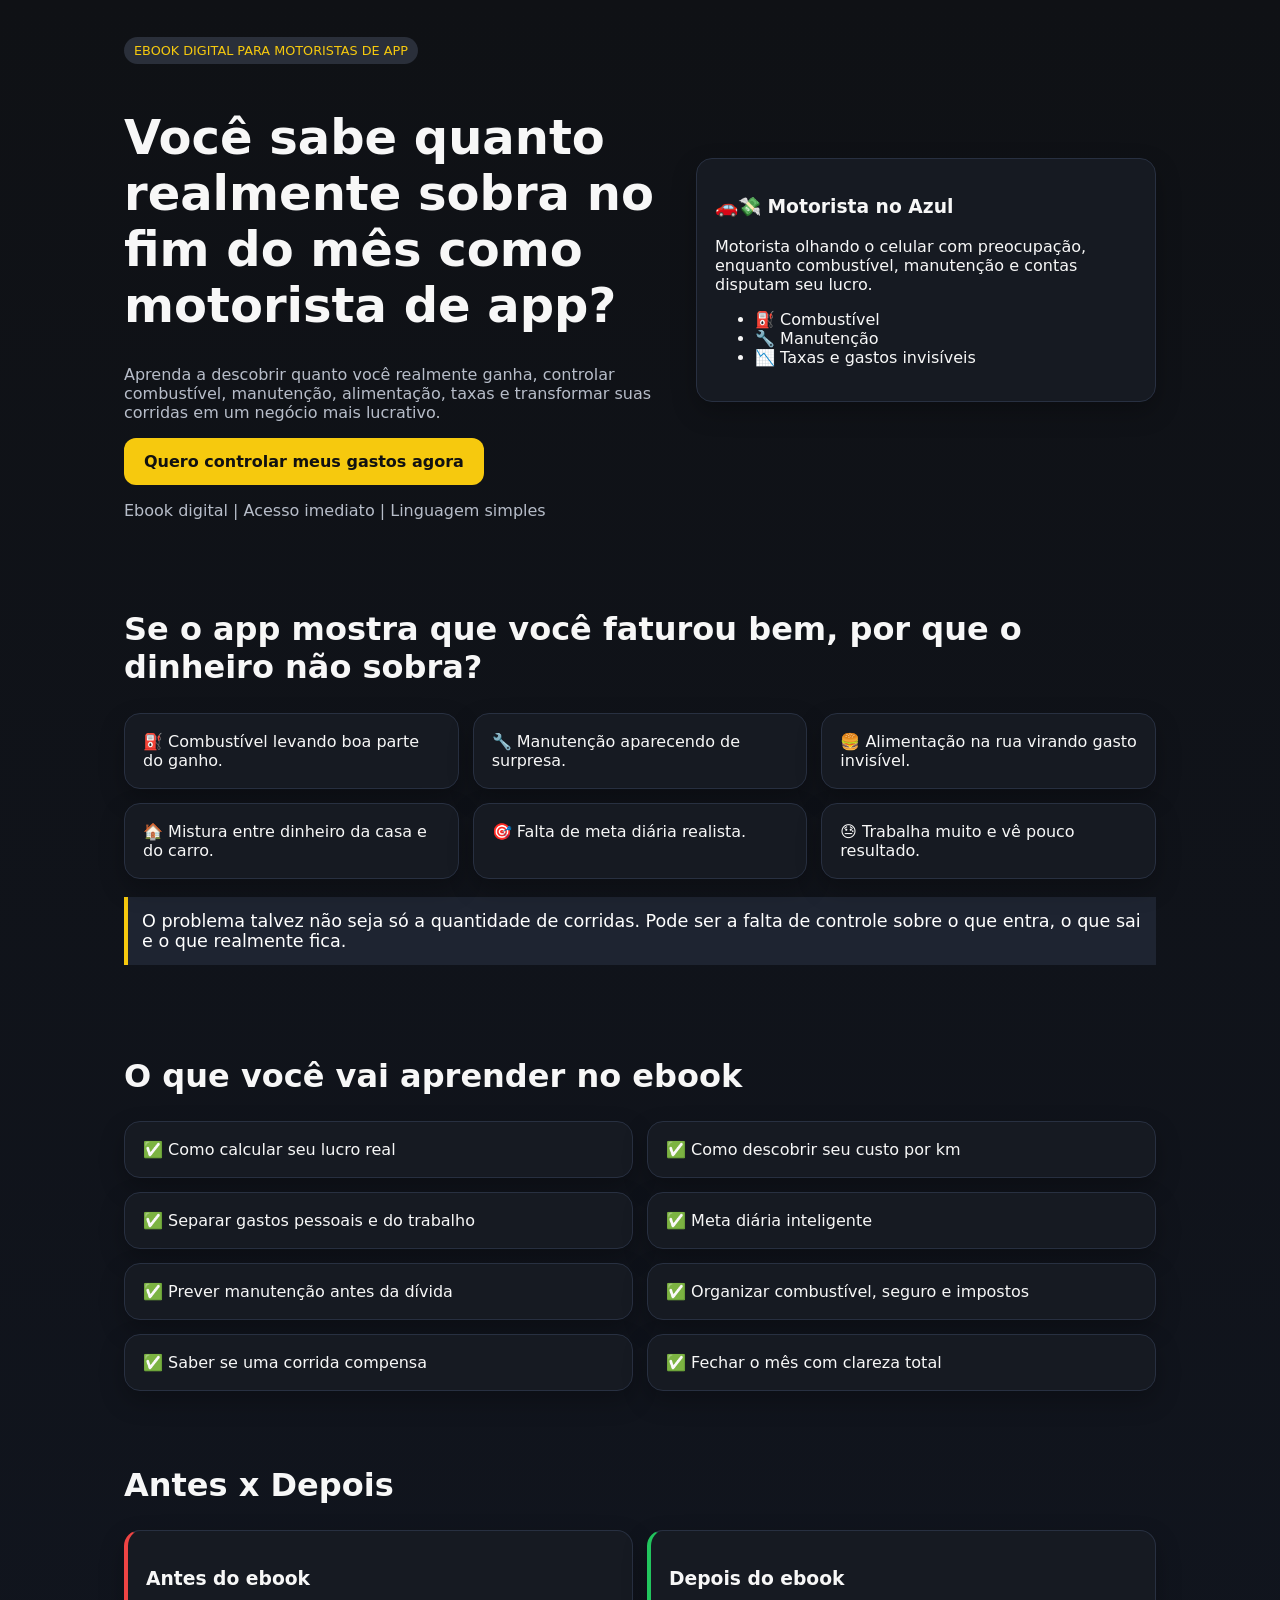
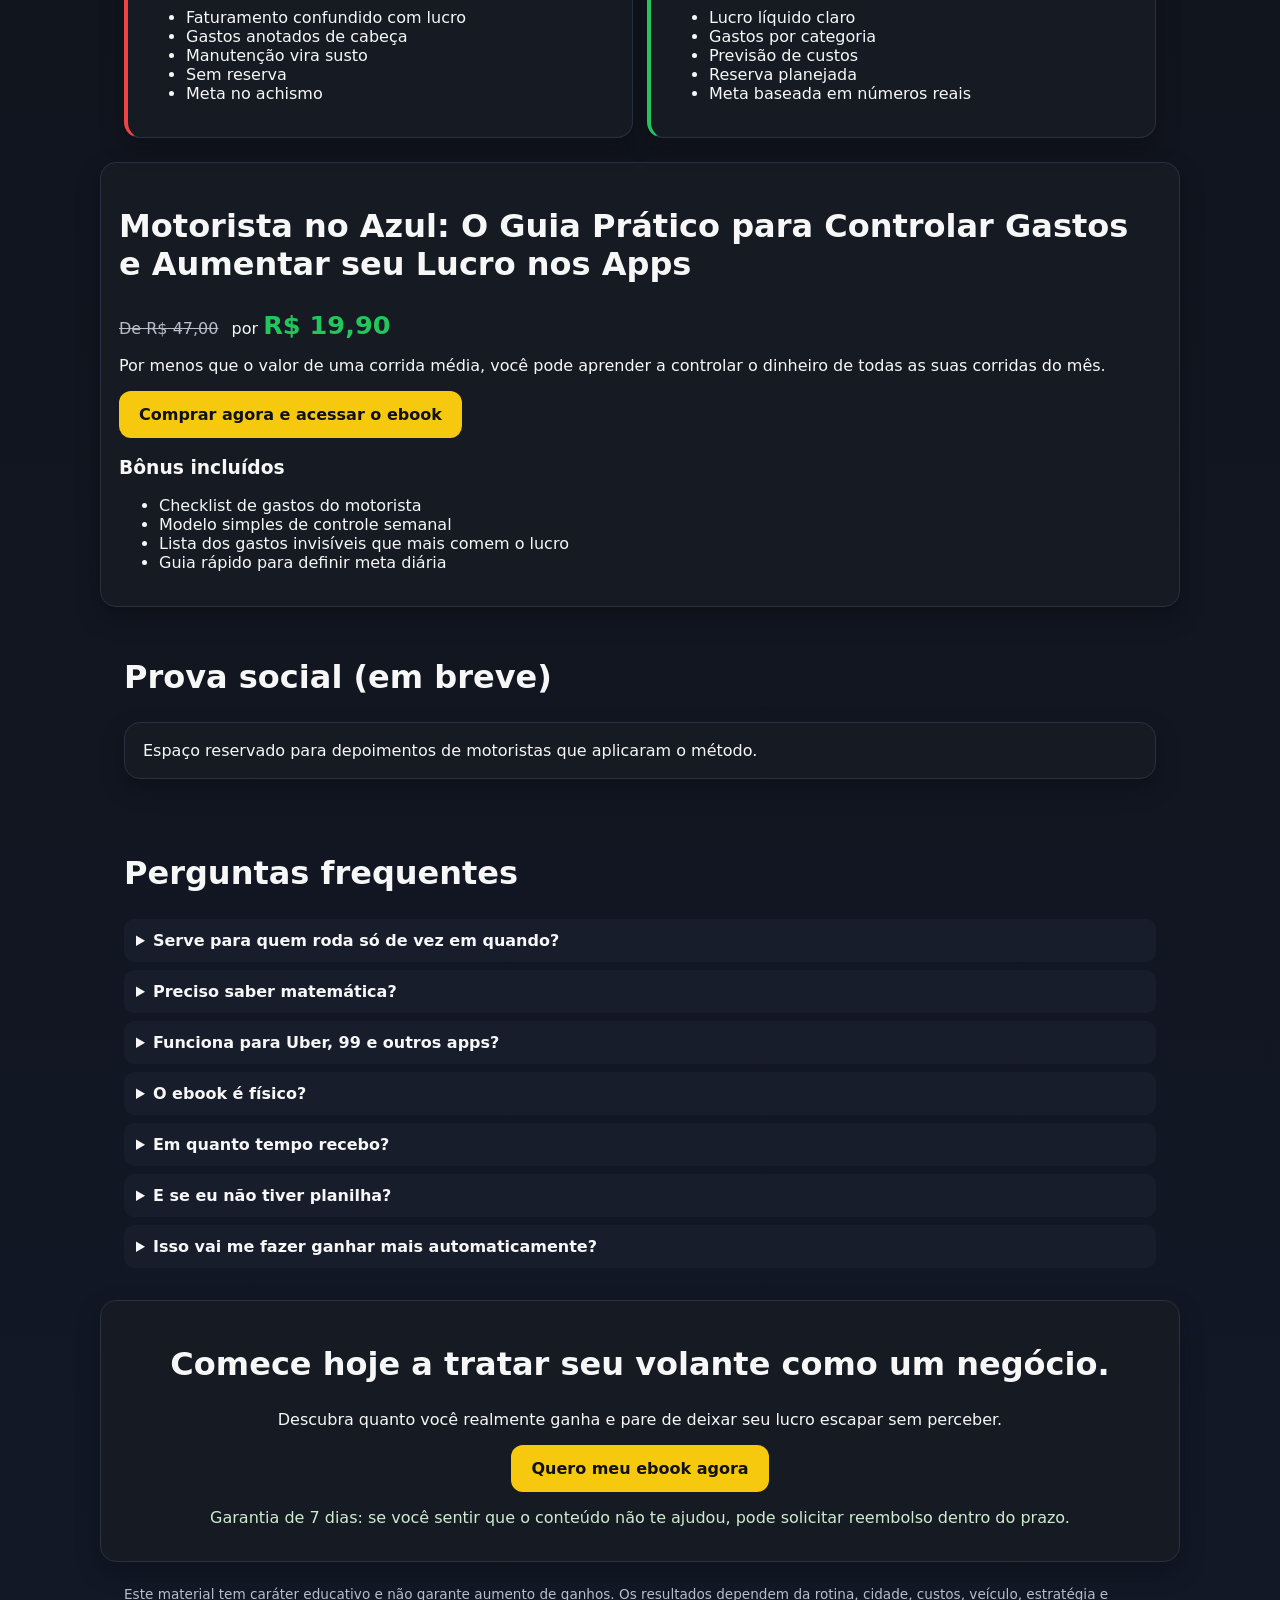
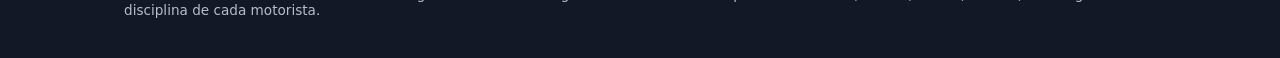
==== index.html @ 03c0a648 "Cria landing page, checkout e upsell com calculadora funcional" ====
<!doctype html>
<html lang="pt-BR">
<head>
  <meta charset="UTF-8" />
  <meta name="viewport" content="width=device-width, initial-scale=1.0" />
  <title>Motorista no Azul | Controle seus gastos e lucro real</title>
  <meta name="description" content="Descubra quanto realmente sobra como motorista de aplicativo. Ebook prático para controlar gastos, lucro real e meta diária." />
  <link rel="stylesheet" href="styles.css" />
</head>
<body>
  <header class="hero container">
    <div>
      <p class="badge">EBOOK DIGITAL PARA MOTORISTAS DE APP</p>
      <h1>Você sabe quanto realmente sobra no fim do mês como motorista de app?</h1>
      <p class="sub">Aprenda a descobrir quanto você realmente ganha, controlar combustível, manutenção, alimentação, taxas e transformar suas corridas em um negócio mais lucrativo.</p>
      <a class="btn" href="checkout.html">Quero controlar meus gastos agora</a>
      <p class="micro">Ebook digital | Acesso imediato | Linguagem simples</p>
    </div>
    <div class="illustration card">
      <h3>🚗💸 Motorista no Azul</h3>
      <p>Motorista olhando o celular com preocupação, enquanto combustível, manutenção e contas disputam seu lucro.</p>
      <ul><li>⛽ Combustível</li><li>🔧 Manutenção</li><li>📉 Taxas e gastos invisíveis</li></ul>
    </div>
  </header>

  <section class="container">
    <h2>Se o app mostra que você faturou bem, por que o dinheiro não sobra?</h2>
    <div class="grid-3">
      <div class="card">⛽ Combustível levando boa parte do ganho.</div>
      <div class="card">🔧 Manutenção aparecendo de surpresa.</div>
      <div class="card">🍔 Alimentação na rua virando gasto invisível.</div>
      <div class="card">🏠 Mistura entre dinheiro da casa e do carro.</div>
      <div class="card">🎯 Falta de meta diária realista.</div>
      <div class="card">😓 Trabalha muito e vê pouco resultado.</div>
    </div>
    <p class="highlight">O problema talvez não seja só a quantidade de corridas. Pode ser a falta de controle sobre o que entra, o que sai e o que realmente fica.</p>
  </section>

  <section class="container">
    <h2>O que você vai aprender no ebook</h2>
    <div class="grid-2">
      <div class="card">✅ Como calcular seu lucro real</div><div class="card">✅ Como descobrir seu custo por km</div>
      <div class="card">✅ Separar gastos pessoais e do trabalho</div><div class="card">✅ Meta diária inteligente</div>
      <div class="card">✅ Prever manutenção antes da dívida</div><div class="card">✅ Organizar combustível, seguro e impostos</div>
      <div class="card">✅ Saber se uma corrida compensa</div><div class="card">✅ Fechar o mês com clareza total</div>
    </div>
  </section>

  <section class="container compare">
    <h2>Antes x Depois</h2>
    <div class="grid-2">
      <div class="card bad"><h3>Antes do ebook</h3><ul><li>Faturamento confundido com lucro</li><li>Gastos anotados de cabeça</li><li>Manutenção vira susto</li><li>Sem reserva</li><li>Meta no achismo</li></ul></div>
      <div class="card good"><h3>Depois do ebook</h3><ul><li>Lucro líquido claro</li><li>Gastos por categoria</li><li>Previsão de custos</li><li>Reserva planejada</li><li>Meta baseada em números reais</li></ul></div>
    </div>
  </section>

  <section class="container offer card">
    <h2>Motorista no Azul: O Guia Prático para Controlar Gastos e Aumentar seu Lucro nos Apps</h2>
    <p class="price"><span>De R$ 47,00</span> por <strong>R$ 19,90</strong></p>
    <p>Por menos que o valor de uma corrida média, você pode aprender a controlar o dinheiro de todas as suas corridas do mês.</p>
    <a class="btn" href="checkout.html">Comprar agora e acessar o ebook</a>
    <h3>Bônus incluídos</h3>
    <ul><li>Checklist de gastos do motorista</li><li>Modelo simples de controle semanal</li><li>Lista dos gastos invisíveis que mais comem o lucro</li><li>Guia rápido para definir meta diária</li></ul>
  </section>

  <section class="container">
    <h2>Prova social (em breve)</h2>
    <div class="card">Espaço reservado para depoimentos de motoristas que aplicaram o método.</div>
  </section>

  <section class="container">
    <h2>Perguntas frequentes</h2>
    <div class="faq">
      <details><summary>Serve para quem roda só de vez em quando?</summary><p>Sim. O método funciona para quem roda pouco ou muito, porque mostra o custo real da sua operação.</p></details>
      <details><summary>Preciso saber matemática?</summary><p>Não. A linguagem é simples e prática.</p></details>
      <details><summary>Funciona para Uber, 99 e outros apps?</summary><p>Sim, para qualquer app de corridas.</p></details>
      <details><summary>O ebook é físico?</summary><p>Não. É 100% digital.</p></details>
      <details><summary>Em quanto tempo recebo?</summary><p>Acesso imediato após confirmação de pagamento.</p></details>
      <details><summary>E se eu não tiver planilha?</summary><p>Você recebe um modelo simples de controle semanal.</p></details>
      <details><summary>Isso vai me fazer ganhar mais automaticamente?</summary><p>Não existe promessa de ganho garantido. O objetivo é te dar clareza para tomar decisões melhores com o dinheiro que você já movimenta todos os dias.</p></details>
    </div>
  </section>

  <section class="container card final-cta">
    <h2>Comece hoje a tratar seu volante como um negócio.</h2>
    <p>Descubra quanto você realmente ganha e pare de deixar seu lucro escapar sem perceber.</p>
    <a class="btn" href="checkout.html">Quero meu ebook agora</a>
    <p class="guarantee">Garantia de 7 dias: se você sentir que o conteúdo não te ajudou, pode solicitar reembolso dentro do prazo.</p>
  </section>

  <footer class="container footer">Este material tem caráter educativo e não garante aumento de ganhos. Os resultados dependem da rotina, cidade, custos, veículo, estratégia e disciplina de cada motorista.</footer>
</body>
</html>
---- styles.css ----
:root{--bg:#0f1115;--card:#161a22;--text:#f7f7f7;--muted:#b7bdc9;--accent:#f6c90e;--green:#22c55e}*{box-sizing:border-box}body{margin:0;font-family:Inter,system-ui,sans-serif;background:linear-gradient(180deg,#0f1115,#121826);color:var(--text)}.container{max-width:1080px;margin:auto;padding:24px}.hero{display:grid;grid-template-columns:1.2fr 1fr;gap:20px;align-items:center}.badge{display:inline-block;background:#2a2f3a;color:var(--accent);padding:6px 10px;border-radius:999px;font-size:.8rem}.sub,.micro{color:var(--muted)}h1{font-size:clamp(1.8rem,4vw,3rem)}h2{font-size:clamp(1.4rem,3vw,2rem)}.btn{display:inline-block;background:var(--accent);color:#111;font-weight:700;padding:14px 20px;border-radius:12px;text-decoration:none;border:none;cursor:pointer}.btn.ghost{background:#2b3340;color:#fff}.block{display:block;text-align:center}.card{background:var(--card);border:1px solid #283041;padding:18px;border-radius:16px;box-shadow:0 10px 25px rgba(0,0,0,.25)}.grid-2,.grid-3{display:grid;gap:14px}.grid-2{grid-template-columns:repeat(2,minmax(0,1fr))}.grid-3{grid-template-columns:repeat(3,minmax(0,1fr))}.highlight{font-size:1.1rem;color:#fff;padding:14px;background:#1e2431;border-left:4px solid var(--accent)}.bad{border-left:4px solid #ef4444}.good{border-left:4px solid var(--green)}.price span{text-decoration:line-through;color:var(--muted);margin-right:8px}.price strong{font-size:1.6rem;color:var(--green)}details{background:#171d2a;border-radius:10px;padding:12px;margin:8px 0}.faq summary{cursor:pointer;font-weight:600}.final-cta{text-align:center}.guarantee{color:#cdeccf}.footer{font-size:.85rem;color:var(--muted);padding-bottom:40px}.checkout input,label{display:block;width:100%}input{margin-top:6px;padding:10px;border-radius:8px;border:1px solid #333;background:#0f1320;color:#fff}.pay{display:flex;gap:8px;flex-wrap:wrap}.pay span{background:#293041;padding:8px 10px;border-radius:8px}.bump{margin-top:16px;background:#263018;padding:10px;border-radius:10px;border:1px dashed #8ba54a}.actions{display:flex;gap:10px;flex-wrap:wrap;margin:12px 0}.error{color:#f87171}.result-card{background:#111827;border:1px solid #2d3748;border-radius:12px;padding:12px}
@media (max-width:800px){.hero,.grid-2,.grid-3{grid-template-columns:1fr}.container{padding:18px}}
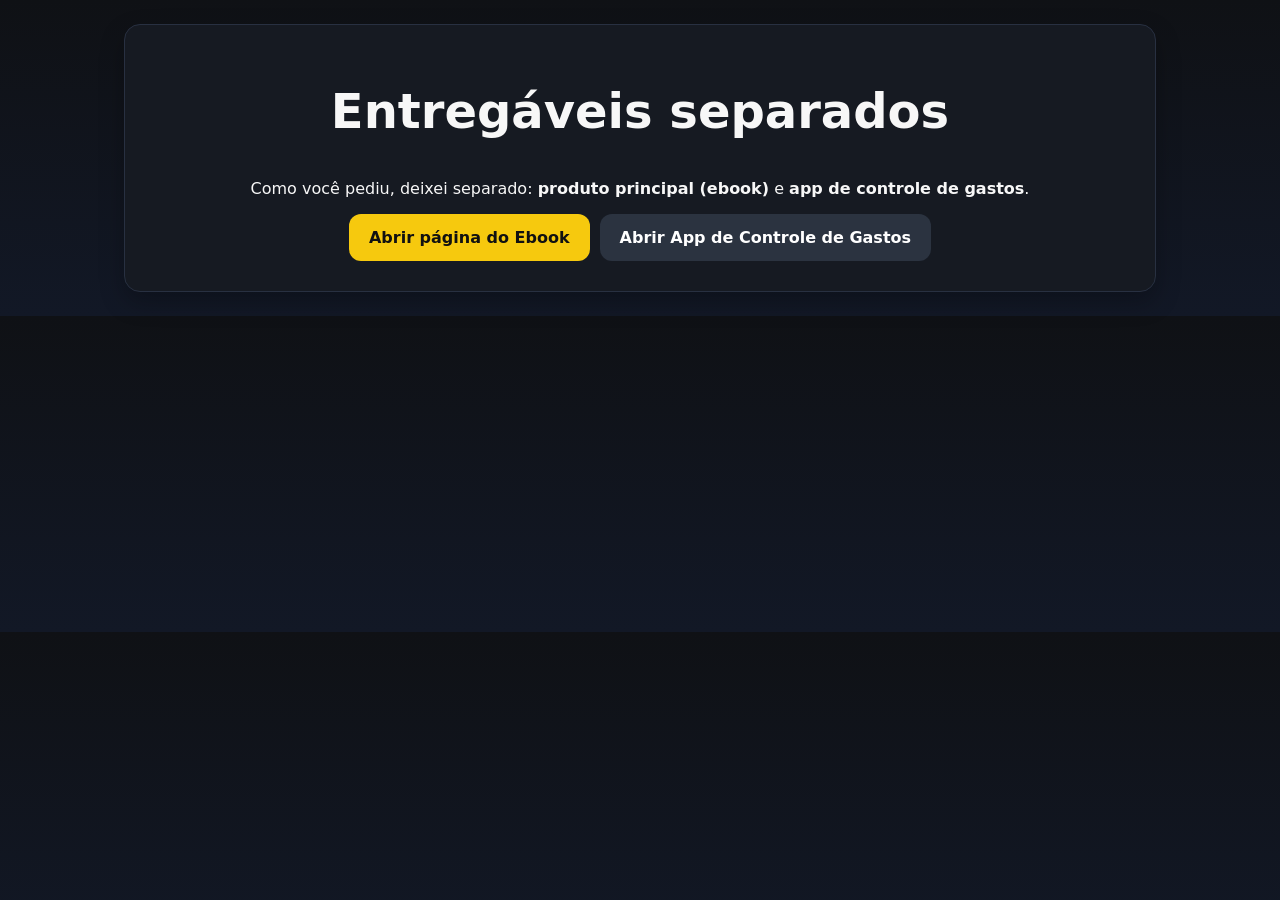
==== commit 71529c72: "Separa entrega em ebook e app de controle e remove checkout" ====
--- a/index.html
+++ b/index.html
@@ -3,91 +3,19 @@
 <head>
   <meta charset="UTF-8" />
   <meta name="viewport" content="width=device-width, initial-scale=1.0" />
-  <title>Motorista no Azul | Controle seus gastos e lucro real</title>
-  <meta name="description" content="Descubra quanto realmente sobra como motorista de aplicativo. Ebook prático para controlar gastos, lucro real e meta diária." />
+  <title>Motorista no Azul | Entrega separada</title>
   <link rel="stylesheet" href="styles.css" />
 </head>
 <body>
-  <header class="hero container">
-    <div>
-      <p class="badge">EBOOK DIGITAL PARA MOTORISTAS DE APP</p>
-      <h1>Você sabe quanto realmente sobra no fim do mês como motorista de app?</h1>
-      <p class="sub">Aprenda a descobrir quanto você realmente ganha, controlar combustível, manutenção, alimentação, taxas e transformar suas corridas em um negócio mais lucrativo.</p>
-      <a class="btn" href="checkout.html">Quero controlar meus gastos agora</a>
-      <p class="micro">Ebook digital | Acesso imediato | Linguagem simples</p>
-    </div>
-    <div class="illustration card">
-      <h3>🚗💸 Motorista no Azul</h3>
-      <p>Motorista olhando o celular com preocupação, enquanto combustível, manutenção e contas disputam seu lucro.</p>
-      <ul><li>⛽ Combustível</li><li>🔧 Manutenção</li><li>📉 Taxas e gastos invisíveis</li></ul>
-    </div>
-  </header>
-
-  <section class="container">
-    <h2>Se o app mostra que você faturou bem, por que o dinheiro não sobra?</h2>
-    <div class="grid-3">
-      <div class="card">⛽ Combustível levando boa parte do ganho.</div>
-      <div class="card">🔧 Manutenção aparecendo de surpresa.</div>
-      <div class="card">🍔 Alimentação na rua virando gasto invisível.</div>
-      <div class="card">🏠 Mistura entre dinheiro da casa e do carro.</div>
-      <div class="card">🎯 Falta de meta diária realista.</div>
-      <div class="card">😓 Trabalha muito e vê pouco resultado.</div>
-    </div>
-    <p class="highlight">O problema talvez não seja só a quantidade de corridas. Pode ser a falta de controle sobre o que entra, o que sai e o que realmente fica.</p>
-  </section>
-
-  <section class="container">
-    <h2>O que você vai aprender no ebook</h2>
-    <div class="grid-2">
-      <div class="card">✅ Como calcular seu lucro real</div><div class="card">✅ Como descobrir seu custo por km</div>
-      <div class="card">✅ Separar gastos pessoais e do trabalho</div><div class="card">✅ Meta diária inteligente</div>
-      <div class="card">✅ Prever manutenção antes da dívida</div><div class="card">✅ Organizar combustível, seguro e impostos</div>
-      <div class="card">✅ Saber se uma corrida compensa</div><div class="card">✅ Fechar o mês com clareza total</div>
-    </div>
-  </section>
-
-  <section class="container compare">
-    <h2>Antes x Depois</h2>
-    <div class="grid-2">
-      <div class="card bad"><h3>Antes do ebook</h3><ul><li>Faturamento confundido com lucro</li><li>Gastos anotados de cabeça</li><li>Manutenção vira susto</li><li>Sem reserva</li><li>Meta no achismo</li></ul></div>
-      <div class="card good"><h3>Depois do ebook</h3><ul><li>Lucro líquido claro</li><li>Gastos por categoria</li><li>Previsão de custos</li><li>Reserva planejada</li><li>Meta baseada em números reais</li></ul></div>
-    </div>
-  </section>
-
-  <section class="container offer card">
-    <h2>Motorista no Azul: O Guia Prático para Controlar Gastos e Aumentar seu Lucro nos Apps</h2>
-    <p class="price"><span>De R$ 47,00</span> por <strong>R$ 19,90</strong></p>
-    <p>Por menos que o valor de uma corrida média, você pode aprender a controlar o dinheiro de todas as suas corridas do mês.</p>
-    <a class="btn" href="checkout.html">Comprar agora e acessar o ebook</a>
-    <h3>Bônus incluídos</h3>
-    <ul><li>Checklist de gastos do motorista</li><li>Modelo simples de controle semanal</li><li>Lista dos gastos invisíveis que mais comem o lucro</li><li>Guia rápido para definir meta diária</li></ul>
-  </section>
-
-  <section class="container">
-    <h2>Prova social (em breve)</h2>
-    <div class="card">Espaço reservado para depoimentos de motoristas que aplicaram o método.</div>
-  </section>
-
-  <section class="container">
-    <h2>Perguntas frequentes</h2>
-    <div class="faq">
-      <details><summary>Serve para quem roda só de vez em quando?</summary><p>Sim. O método funciona para quem roda pouco ou muito, porque mostra o custo real da sua operação.</p></details>
-      <details><summary>Preciso saber matemática?</summary><p>Não. A linguagem é simples e prática.</p></details>
-      <details><summary>Funciona para Uber, 99 e outros apps?</summary><p>Sim, para qualquer app de corridas.</p></details>
-      <details><summary>O ebook é físico?</summary><p>Não. É 100% digital.</p></details>
-      <details><summary>Em quanto tempo recebo?</summary><p>Acesso imediato após confirmação de pagamento.</p></details>
-      <details><summary>E se eu não tiver planilha?</summary><p>Você recebe um modelo simples de controle semanal.</p></details>
-      <details><summary>Isso vai me fazer ganhar mais automaticamente?</summary><p>Não existe promessa de ganho garantido. O objetivo é te dar clareza para tomar decisões melhores com o dinheiro que você já movimenta todos os dias.</p></details>
-    </div>
-  </section>
-
-  <section class="container card final-cta">
-    <h2>Comece hoje a tratar seu volante como um negócio.</h2>
-    <p>Descubra quanto você realmente ganha e pare de deixar seu lucro escapar sem perceber.</p>
-    <a class="btn" href="checkout.html">Quero meu ebook agora</a>
-    <p class="guarantee">Garantia de 7 dias: se você sentir que o conteúdo não te ajudou, pode solicitar reembolso dentro do prazo.</p>
-  </section>
-
-  <footer class="container footer">Este material tem caráter educativo e não garante aumento de ganhos. Os resultados dependem da rotina, cidade, custos, veículo, estratégia e disciplina de cada motorista.</footer>
+  <main class="container">
+    <section class="card final-cta">
+      <h1>Entregáveis separados</h1>
+      <p>Como você pediu, deixei separado: <strong>produto principal (ebook)</strong> e <strong>app de controle de gastos</strong>.</p>
+      <div class="actions" style="justify-content:center;">
+        <a class="btn" href="ebook.html">Abrir página do Ebook</a>
+        <a class="btn ghost" href="app-controle.html">Abrir App de Controle de Gastos</a>
+      </div>
+    </section>
+  </main>
 </body>
 </html>
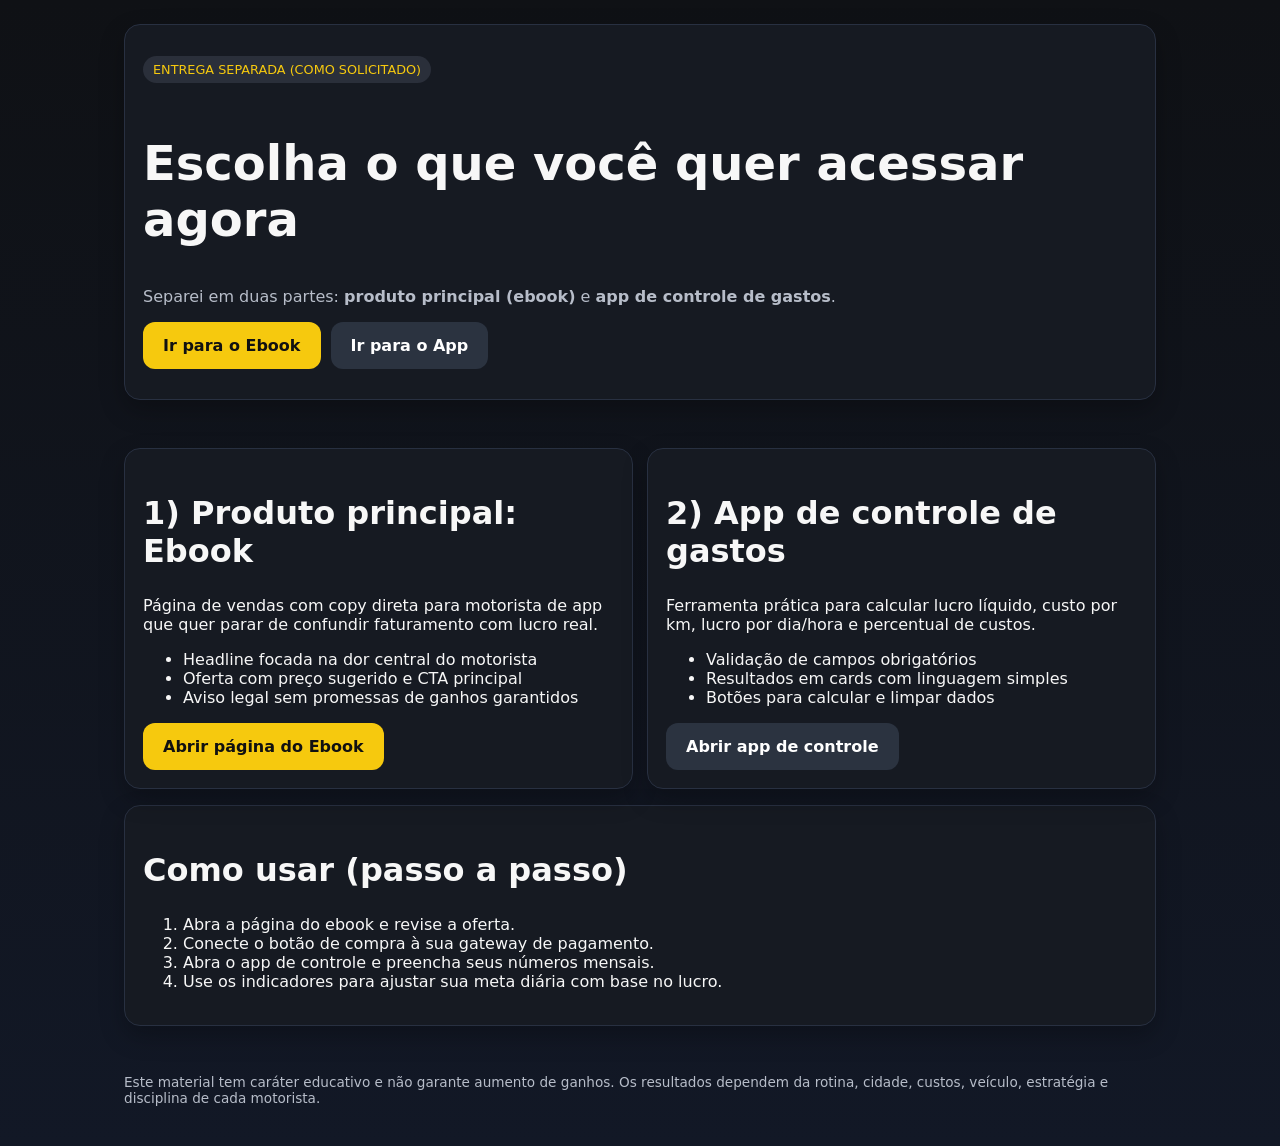
==== commit 9f24ece2: "Corrige index com estrutura completa e conteúdo separado" ====
--- a/index.html
+++ b/index.html
@@ -3,19 +3,75 @@
 <head>
   <meta charset="UTF-8" />
   <meta name="viewport" content="width=device-width, initial-scale=1.0" />
-  <title>Motorista no Azul | Entrega separada</title>
+  <title>Motorista no Azul | Ebook + App de Controle</title>
+  <meta
+    name="description"
+    content="Escolha seu próximo passo: conhecer o ebook Motorista no Azul ou usar o app de controle de gastos."
+  />
   <link rel="stylesheet" href="styles.css" />
 </head>
 <body>
-  <main class="container">
-    <section class="card final-cta">
-      <h1>Entregáveis separados</h1>
-      <p>Como você pediu, deixei separado: <strong>produto principal (ebook)</strong> e <strong>app de controle de gastos</strong>.</p>
-      <div class="actions" style="justify-content:center;">
-        <a class="btn" href="ebook.html">Abrir página do Ebook</a>
-        <a class="btn ghost" href="app-controle.html">Abrir App de Controle de Gastos</a>
+  <header class="container">
+    <section class="card">
+      <p class="badge">ENTREGA SEPARADA (COMO SOLICITADO)</p>
+      <h1>Escolha o que você quer acessar agora</h1>
+      <p class="sub">
+        Separei em duas partes: <strong>produto principal (ebook)</strong> e
+        <strong>app de controle de gastos</strong>.
+      </p>
+      <div class="actions">
+        <a class="btn" href="ebook.html">Ir para o Ebook</a>
+        <a class="btn ghost" href="app-controle.html">Ir para o App</a>
       </div>
     </section>
+  </header>
+
+  <main class="container">
+    <section class="grid-2">
+      <article class="card">
+        <h2>1) Produto principal: Ebook</h2>
+        <p>
+          Página de vendas com copy direta para motorista de app que quer parar
+          de confundir faturamento com lucro real.
+        </p>
+        <ul>
+          <li>Headline focada na dor central do motorista</li>
+          <li>Oferta com preço sugerido e CTA principal</li>
+          <li>Aviso legal sem promessas de ganhos garantidos</li>
+        </ul>
+        <a class="btn" href="ebook.html">Abrir página do Ebook</a>
+      </article>
+
+      <article class="card">
+        <h2>2) App de controle de gastos</h2>
+        <p>
+          Ferramenta prática para calcular lucro líquido, custo por km,
+          lucro por dia/hora e percentual de custos.
+        </p>
+        <ul>
+          <li>Validação de campos obrigatórios</li>
+          <li>Resultados em cards com linguagem simples</li>
+          <li>Botões para calcular e limpar dados</li>
+        </ul>
+        <a class="btn ghost" href="app-controle.html">Abrir app de controle</a>
+      </article>
+    </section>
+
+    <section class="card" style="margin-top: 16px;">
+      <h2>Como usar (passo a passo)</h2>
+      <ol>
+        <li>Abra a página do ebook e revise a oferta.</li>
+        <li>Conecte o botão de compra à sua gateway de pagamento.</li>
+        <li>Abra o app de controle e preencha seus números mensais.</li>
+        <li>Use os indicadores para ajustar sua meta diária com base no lucro.</li>
+      </ol>
+    </section>
   </main>
+
+  <footer class="container footer">
+    Este material tem caráter educativo e não garante aumento de ganhos.
+    Os resultados dependem da rotina, cidade, custos, veículo, estratégia e
+    disciplina de cada motorista.
+  </footer>
 </body>
 </html>
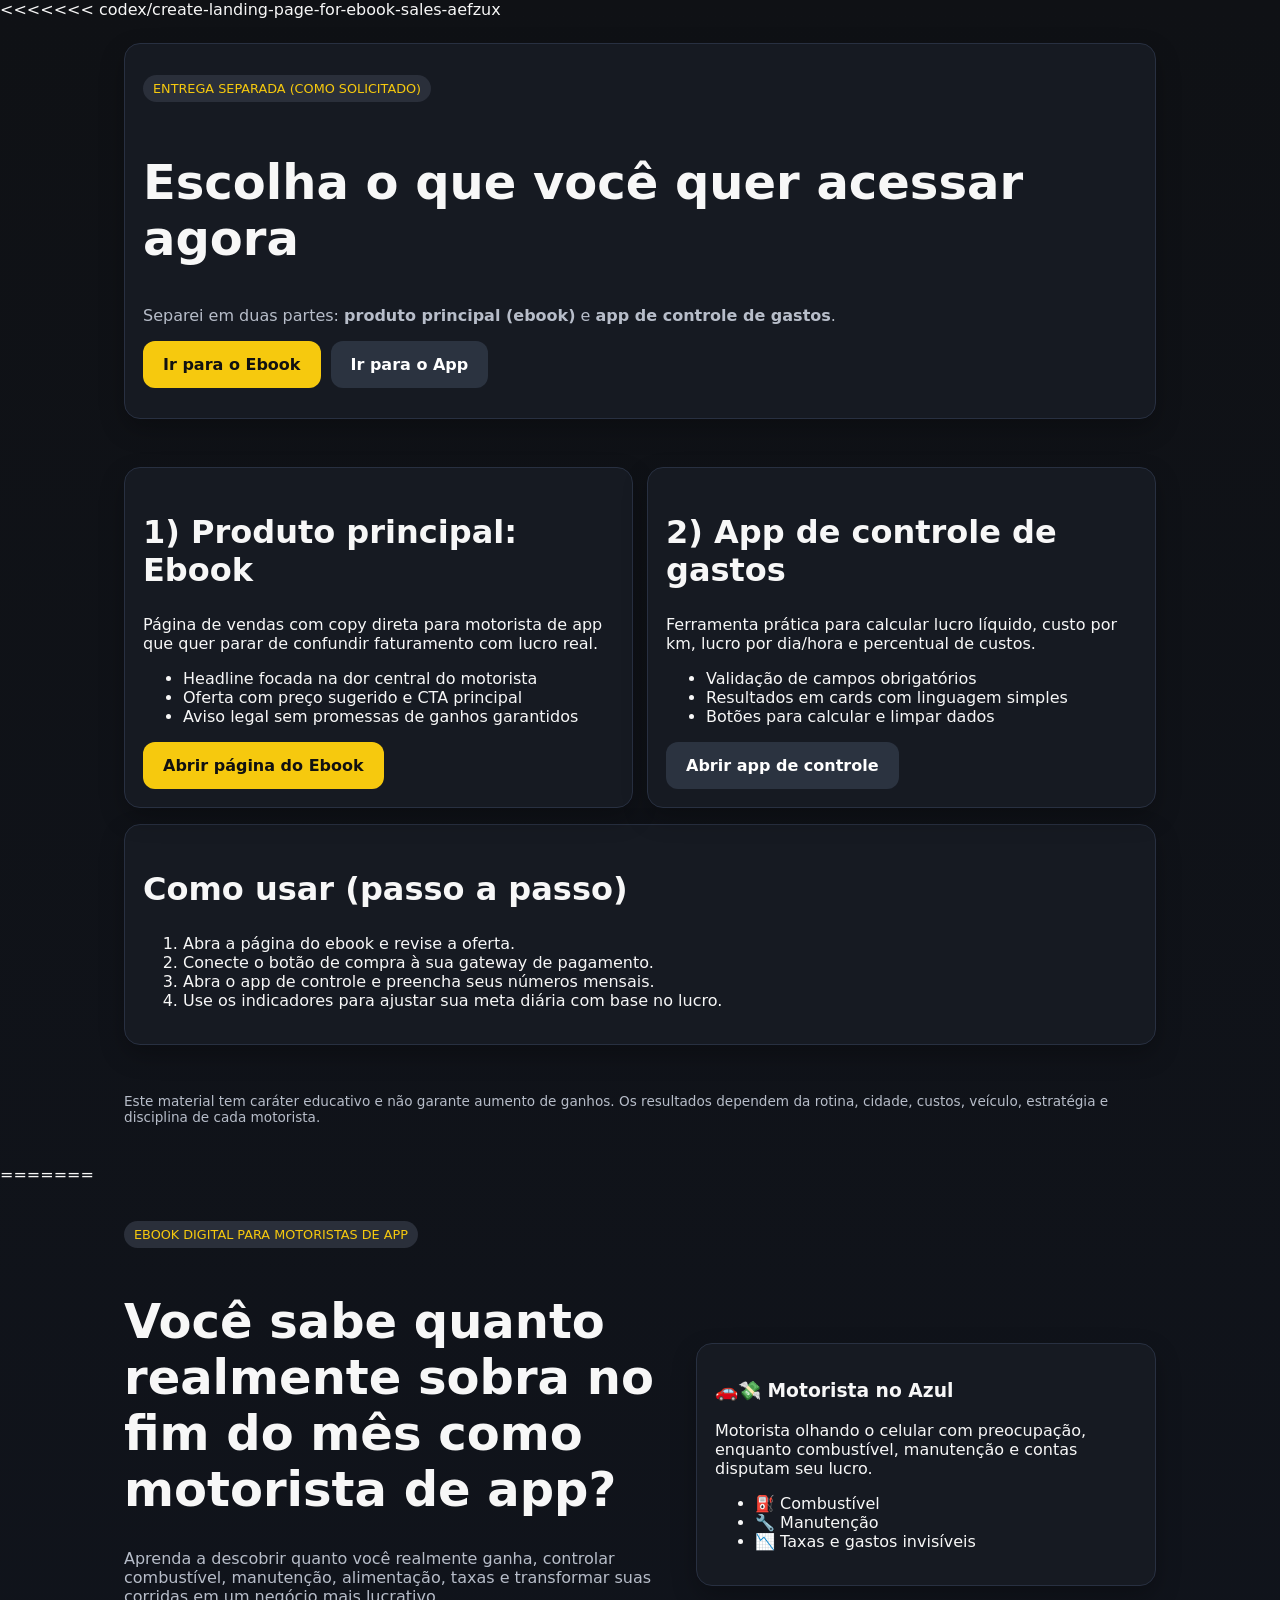
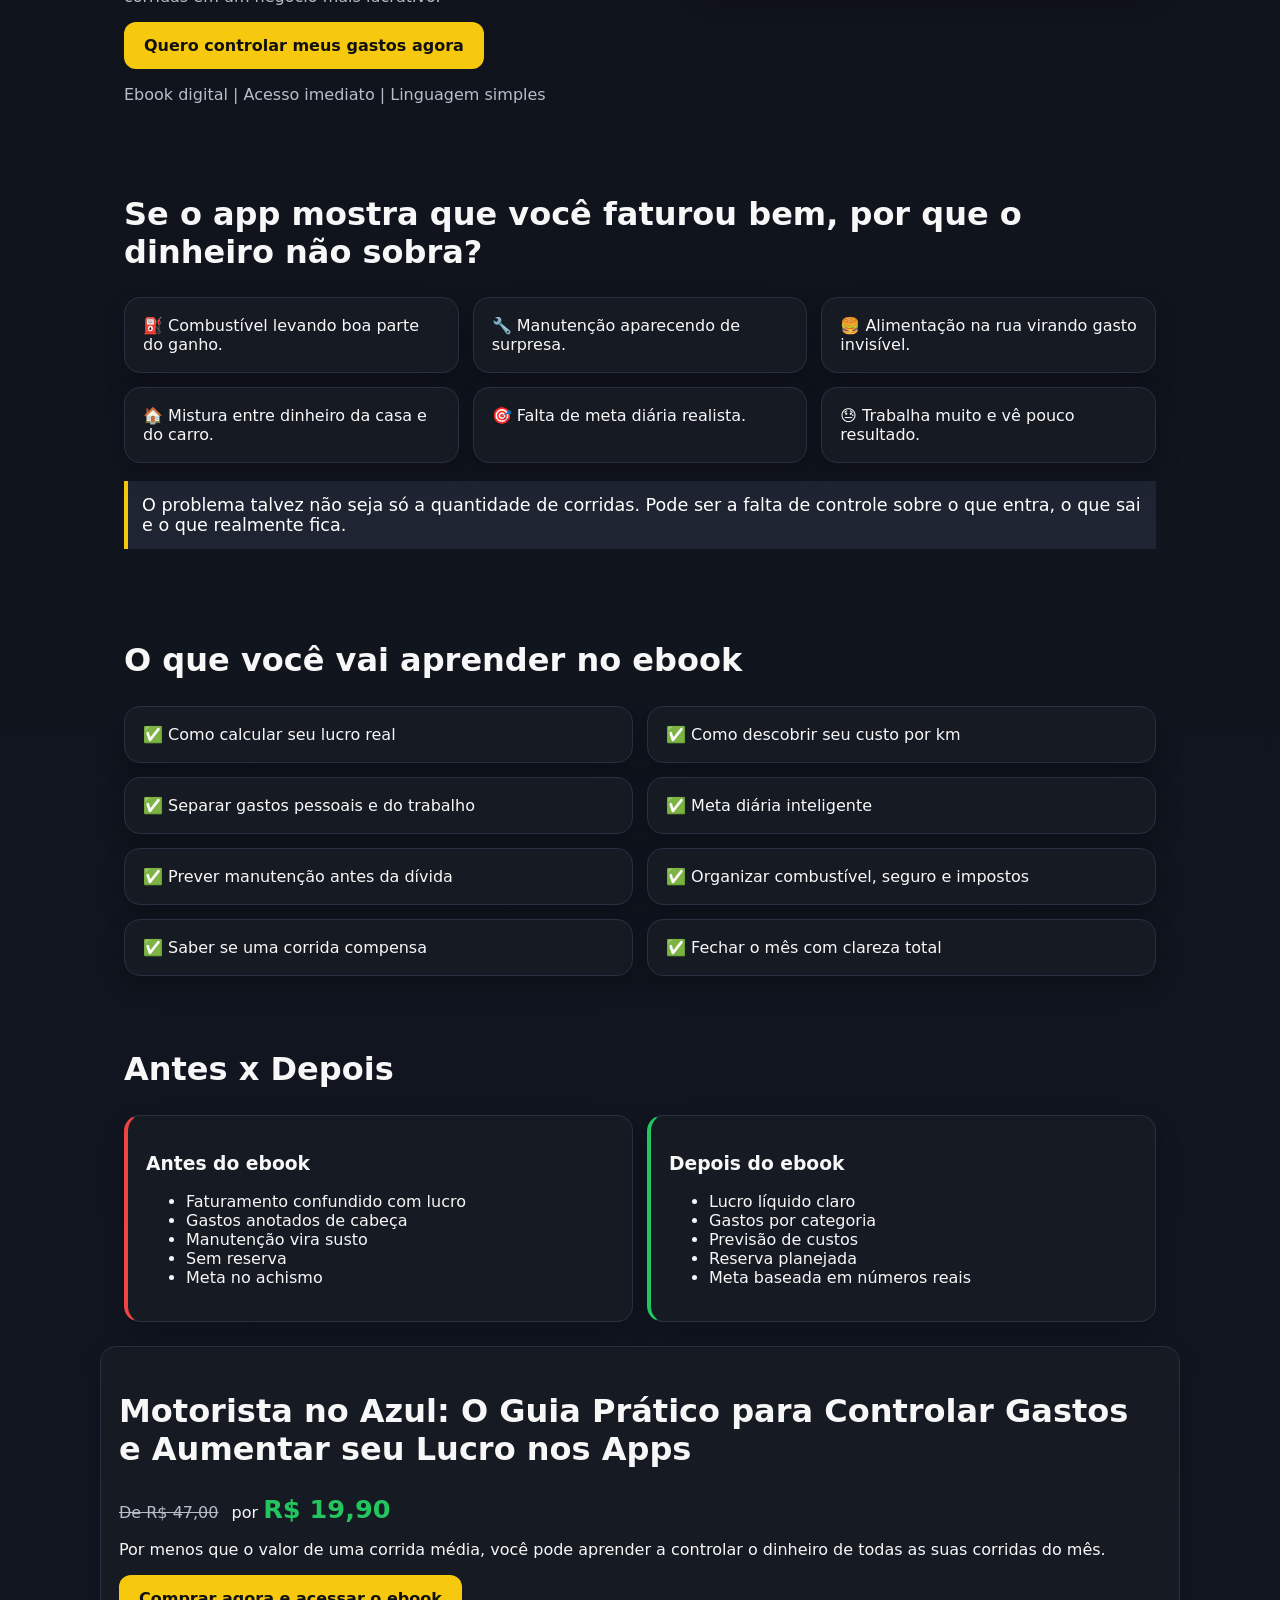
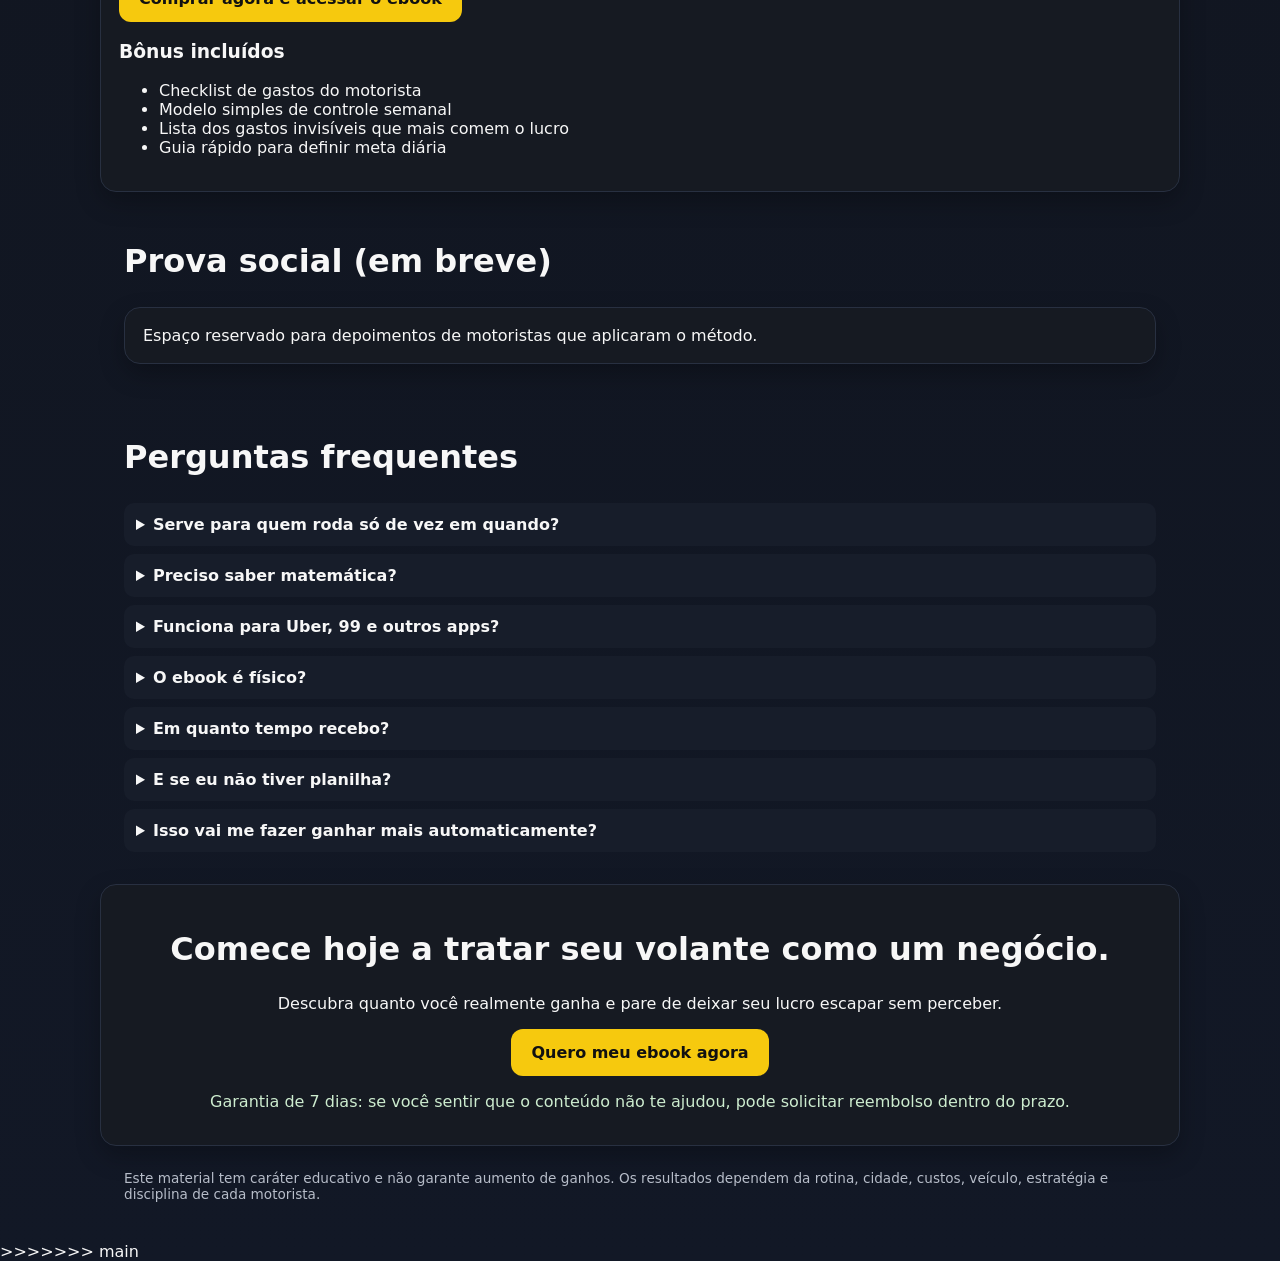
==== commit ec588c62: "Merge branch 'main' into codex/create-landing-page-for-ebook-sales-aefzux" ====
--- a/index.html
+++ b/index.html
@@ -3,6 +3,7 @@
 <head>
   <meta charset="UTF-8" />
   <meta name="viewport" content="width=device-width, initial-scale=1.0" />
+<<<<<<< codex/create-landing-page-for-ebook-sales-aefzux
   <title>Motorista no Azul | Ebook + App de Controle</title>
   <meta
     name="description"
@@ -73,5 +74,93 @@
     Os resultados dependem da rotina, cidade, custos, veículo, estratégia e
     disciplina de cada motorista.
   </footer>
+=======
+  <title>Motorista no Azul | Controle seus gastos e lucro real</title>
+  <meta name="description" content="Descubra quanto realmente sobra como motorista de aplicativo. Ebook prático para controlar gastos, lucro real e meta diária." />
+  <link rel="stylesheet" href="styles.css" />
+</head>
+<body>
+  <header class="hero container">
+    <div>
+      <p class="badge">EBOOK DIGITAL PARA MOTORISTAS DE APP</p>
+      <h1>Você sabe quanto realmente sobra no fim do mês como motorista de app?</h1>
+      <p class="sub">Aprenda a descobrir quanto você realmente ganha, controlar combustível, manutenção, alimentação, taxas e transformar suas corridas em um negócio mais lucrativo.</p>
+      <a class="btn" href="checkout.html">Quero controlar meus gastos agora</a>
+      <p class="micro">Ebook digital | Acesso imediato | Linguagem simples</p>
+    </div>
+    <div class="illustration card">
+      <h3>🚗💸 Motorista no Azul</h3>
+      <p>Motorista olhando o celular com preocupação, enquanto combustível, manutenção e contas disputam seu lucro.</p>
+      <ul><li>⛽ Combustível</li><li>🔧 Manutenção</li><li>📉 Taxas e gastos invisíveis</li></ul>
+    </div>
+  </header>
+
+  <section class="container">
+    <h2>Se o app mostra que você faturou bem, por que o dinheiro não sobra?</h2>
+    <div class="grid-3">
+      <div class="card">⛽ Combustível levando boa parte do ganho.</div>
+      <div class="card">🔧 Manutenção aparecendo de surpresa.</div>
+      <div class="card">🍔 Alimentação na rua virando gasto invisível.</div>
+      <div class="card">🏠 Mistura entre dinheiro da casa e do carro.</div>
+      <div class="card">🎯 Falta de meta diária realista.</div>
+      <div class="card">😓 Trabalha muito e vê pouco resultado.</div>
+    </div>
+    <p class="highlight">O problema talvez não seja só a quantidade de corridas. Pode ser a falta de controle sobre o que entra, o que sai e o que realmente fica.</p>
+  </section>
+
+  <section class="container">
+    <h2>O que você vai aprender no ebook</h2>
+    <div class="grid-2">
+      <div class="card">✅ Como calcular seu lucro real</div><div class="card">✅ Como descobrir seu custo por km</div>
+      <div class="card">✅ Separar gastos pessoais e do trabalho</div><div class="card">✅ Meta diária inteligente</div>
+      <div class="card">✅ Prever manutenção antes da dívida</div><div class="card">✅ Organizar combustível, seguro e impostos</div>
+      <div class="card">✅ Saber se uma corrida compensa</div><div class="card">✅ Fechar o mês com clareza total</div>
+    </div>
+  </section>
+
+  <section class="container compare">
+    <h2>Antes x Depois</h2>
+    <div class="grid-2">
+      <div class="card bad"><h3>Antes do ebook</h3><ul><li>Faturamento confundido com lucro</li><li>Gastos anotados de cabeça</li><li>Manutenção vira susto</li><li>Sem reserva</li><li>Meta no achismo</li></ul></div>
+      <div class="card good"><h3>Depois do ebook</h3><ul><li>Lucro líquido claro</li><li>Gastos por categoria</li><li>Previsão de custos</li><li>Reserva planejada</li><li>Meta baseada em números reais</li></ul></div>
+    </div>
+  </section>
+
+  <section class="container offer card">
+    <h2>Motorista no Azul: O Guia Prático para Controlar Gastos e Aumentar seu Lucro nos Apps</h2>
+    <p class="price"><span>De R$ 47,00</span> por <strong>R$ 19,90</strong></p>
+    <p>Por menos que o valor de uma corrida média, você pode aprender a controlar o dinheiro de todas as suas corridas do mês.</p>
+    <a class="btn" href="checkout.html">Comprar agora e acessar o ebook</a>
+    <h3>Bônus incluídos</h3>
+    <ul><li>Checklist de gastos do motorista</li><li>Modelo simples de controle semanal</li><li>Lista dos gastos invisíveis que mais comem o lucro</li><li>Guia rápido para definir meta diária</li></ul>
+  </section>
+
+  <section class="container">
+    <h2>Prova social (em breve)</h2>
+    <div class="card">Espaço reservado para depoimentos de motoristas que aplicaram o método.</div>
+  </section>
+
+  <section class="container">
+    <h2>Perguntas frequentes</h2>
+    <div class="faq">
+      <details><summary>Serve para quem roda só de vez em quando?</summary><p>Sim. O método funciona para quem roda pouco ou muito, porque mostra o custo real da sua operação.</p></details>
+      <details><summary>Preciso saber matemática?</summary><p>Não. A linguagem é simples e prática.</p></details>
+      <details><summary>Funciona para Uber, 99 e outros apps?</summary><p>Sim, para qualquer app de corridas.</p></details>
+      <details><summary>O ebook é físico?</summary><p>Não. É 100% digital.</p></details>
+      <details><summary>Em quanto tempo recebo?</summary><p>Acesso imediato após confirmação de pagamento.</p></details>
+      <details><summary>E se eu não tiver planilha?</summary><p>Você recebe um modelo simples de controle semanal.</p></details>
+      <details><summary>Isso vai me fazer ganhar mais automaticamente?</summary><p>Não existe promessa de ganho garantido. O objetivo é te dar clareza para tomar decisões melhores com o dinheiro que você já movimenta todos os dias.</p></details>
+    </div>
+  </section>
+
+  <section class="container card final-cta">
+    <h2>Comece hoje a tratar seu volante como um negócio.</h2>
+    <p>Descubra quanto você realmente ganha e pare de deixar seu lucro escapar sem perceber.</p>
+    <a class="btn" href="checkout.html">Quero meu ebook agora</a>
+    <p class="guarantee">Garantia de 7 dias: se você sentir que o conteúdo não te ajudou, pode solicitar reembolso dentro do prazo.</p>
+  </section>
+
+  <footer class="container footer">Este material tem caráter educativo e não garante aumento de ganhos. Os resultados dependem da rotina, cidade, custos, veículo, estratégia e disciplina de cada motorista.</footer>
+>>>>>>> main
 </body>
 </html>
